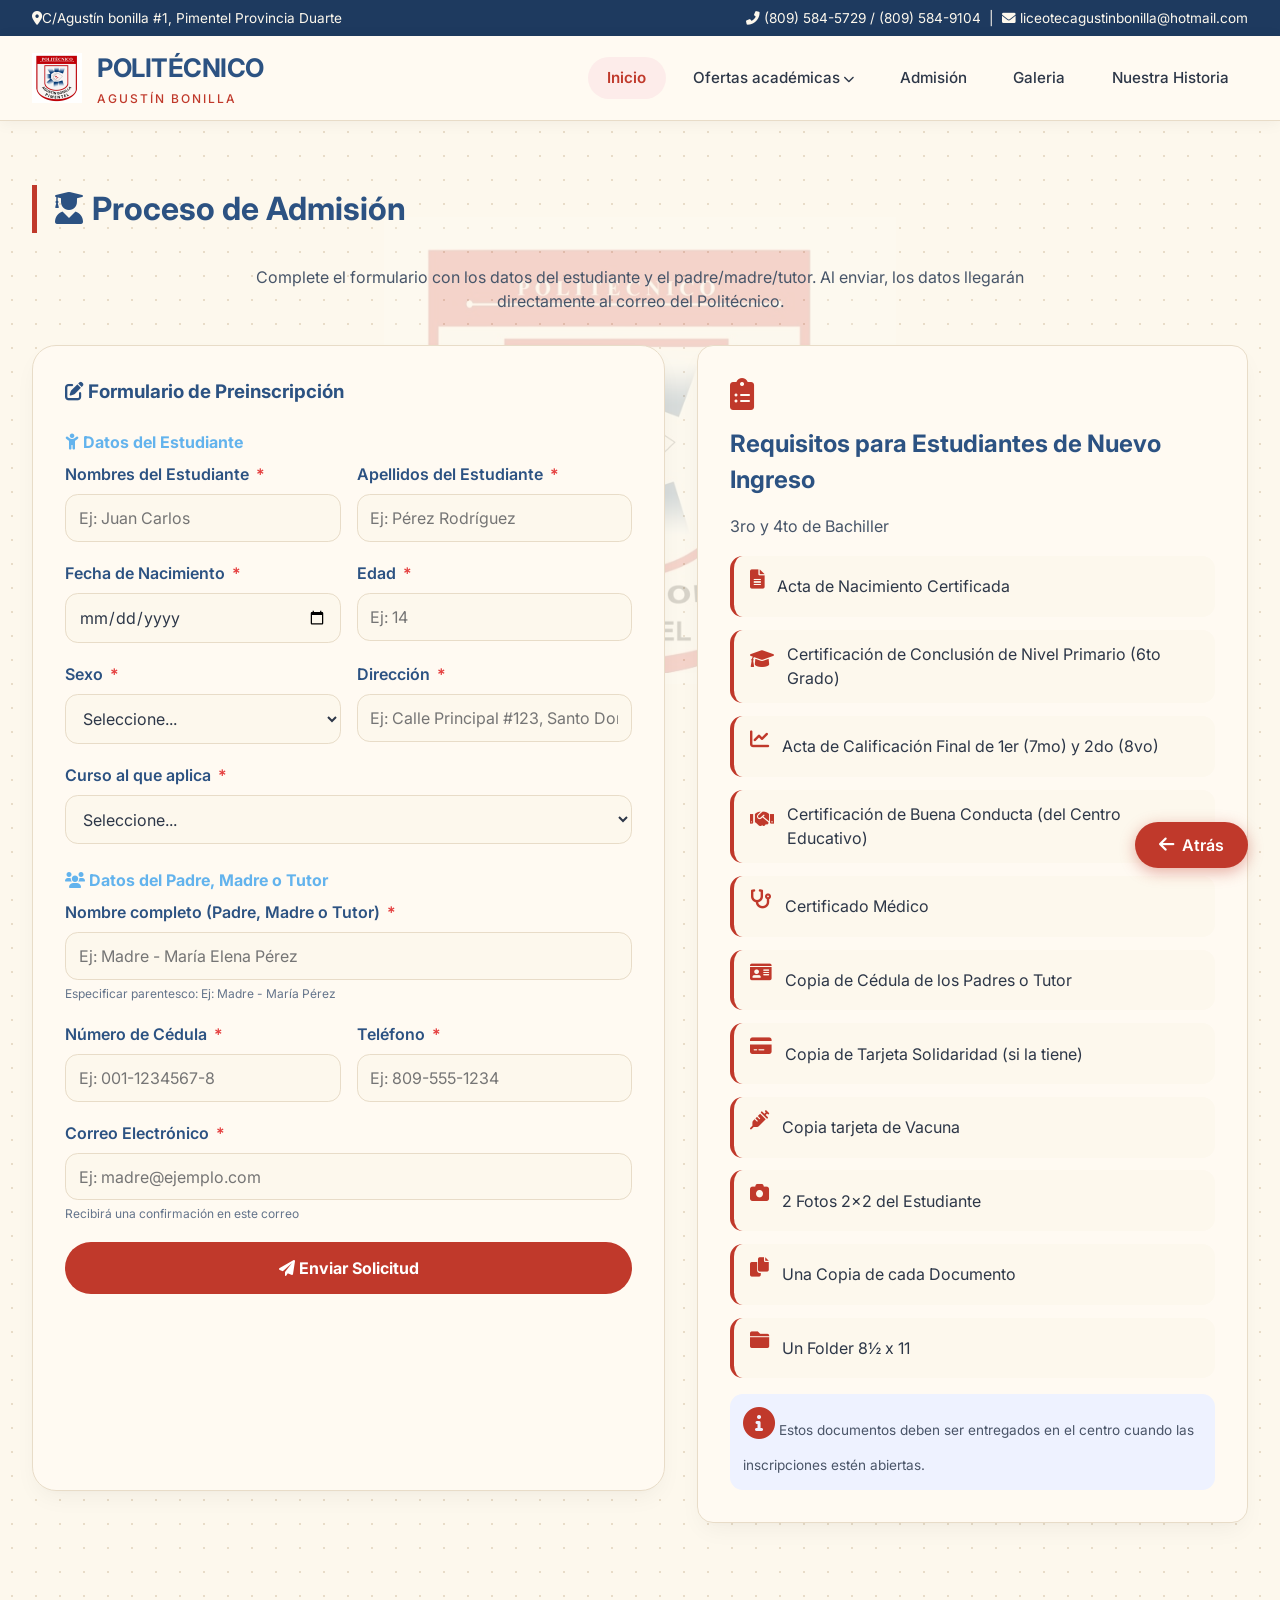
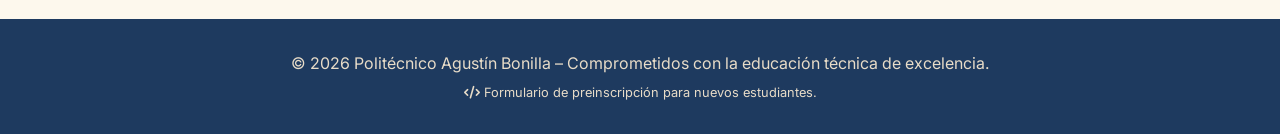
==== admision.html @ 1b0c3110 "Add files via upload" ====
<!DOCTYPE html>
<html lang="es">
<head>
    <meta charset="UTF-8">
    <meta name="viewport" content="width=device-width, initial-scale=1.0">
    <title>Politecnico Agustín Bonilla | Admisión</title>
    <link href="https://fonts.googleapis.com/css2?family=Inter:opsz,wght@14..32,300;400;500;600;700&display=swap" rel="stylesheet">
    <link rel="icon" type="image/png" href="favicon .png">
    <link rel="stylesheet" href="https://cdnjs.cloudflare.com/ajax/libs/font-awesome/6.0.0-beta3/css/all.min.css">
    <link rel="stylesheet" href="style.css">
</head>
<body>
<!-- Botón flotante para retroceder -->
<button id="btnAtras" class="btn-atras" title="Volver a la página anterior">
    <i class="fas fa-arrow-left"></i> Atrás
</button>
<div class="top-bar">
    <div><i class="fas fa-map-marker-alt"></i>C/Agustín bonilla #1, Pimentel Provincia Duarte</div>
    <div><i class="fas fa-phone-alt"></i> (809) 584-5729 / (809) 584-9104 &nbsp;|&nbsp; <i class="fas fa-envelope"></i> liceotecagustinbonilla@hotmail.com</div>
</div>

<nav class="navbar">
    <div class="logo">
        <img src="img/logo.png" alt="Logo politecnico Agustín Bonilla" width="50px" height="50px">
        <div class="logo text">
            <h1>POLITÉCNICO <span>AGUSTÍN BONILLA</span></h1> 
        </div>
    </div>
    <div class="menu-icon" id="menuIcon">
        <i class="fas fa-bars"></i>
    </div>
    <ul class="nav-links" id="navLinks">
        <li><a href="index.html" class="nav-item active-nav">Inicio</a></li>
        <li class="nav-item-dropdown">
    <a href="javascript:void(0)" class="nav-item dropdown-toggle"> Ofertas académicas <i class="fas fa-chevron-down"></i></a>
    <ul class="dropdown-menu">
        <li><a href="tecnicos.html">Familias Profesionales</a></li>
        <li><a href="cursos.html">Cursos y Talleres</a></li>
    </ul>
    </li>
        <li><a href="admision.html" class="nav-item">Admisión</a></li>
        <li><a href="galeria.html" class="nav-item">Galeria</a></li>
            <li> <a href="nuestrahistoria.html" class="nav-item">Nuestra Historia</a></li>

        
    </ul>
</nav>

<main>
    <section id="admision">
        <h2 class="section-title"><i class="fas fa-user-graduate"></i> Proceso de Admisión</h2>
        <p style="margin-bottom: 2rem; color: #475569; text-align: center; max-width: 800px; margin-left: auto; margin-right: auto;">
            Complete el formulario con los datos del estudiante y el padre/madre/tutor. 
            Al enviar, los datos llegarán directamente al correo del Politécnico.
        </p>

        <div class="two-columns">
            <!-- COLUMNA IZQUIERDA: FORMULARIO -->
            <div class="form-admision">
                <h3 style="color: var(--primary); margin-bottom: 1.5rem;"><i class="fas fa-edit"></i> Formulario de Preinscripción</h3>
                
                <!-- FORMULARIO CON FORMSUBMIT -->
                <form id="formAdmision" action="https://formsubmit.co/liceotecagustinbonilla@hotmail.com" method="POST">
                    
                    <!-- Campos ocultos de FormSubmit -->
                    <input type="hidden" name="_subject" value="Nueva Preinscripción - Politécnico Agustín Bonilla">
                    <input type="hidden" name="_captcha" value="true">
                    <input type="hidden" name="_next" value="https://liceotecagustinbonilla@hotmail.com/admision.html?enviado=ok">
                    
                    <!-- Datos del Estudiante -->
                    <h4 style="color: var(--primary-light); margin: 1rem 0 0.5rem 0;"><i class="fas fa-child"></i> Datos del Estudiante</h4>
                    <div class="form-row">
                        <div class="form-group">
                            <label>Nombres del Estudiante <span class="required">*</span></label>
                            <input type="text" name="estudiante_nombres" id="estudiante_nombres" placeholder="Ej: Juan Carlos" required>
                        </div>
                        <div class="form-group">
                            <label>Apellidos del Estudiante <span class="required">*</span></label>
                            <input type="text" name="estudiante_apellidos" id="estudiante_apellidos" placeholder="Ej: Pérez Rodríguez" required>
                        </div>
                    </div>
                    <div class="form-row">
                        <div class="form-group">
                            <label>Fecha de Nacimiento <span class="required">*</span></label>
                            <input type="date" name="fecha_nacimiento" id="fecha_nacimiento" required>
                        </div>
                        <div class="form-group">
                            <label>Edad <span class="required">*</span></label>
                            <input type="number" name="edad" id="edad" placeholder="Ej: 14" min="12" max="20" required>
                        </div>
                    </div>
                    <div class="form-row">
                        <div class="form-group">
                            <label>Sexo <span class="required">*</span></label>
                            <select name="sexo" id="sexo" required>
                                <option value="">Seleccione...</option>
                                <option value="Masculino">Masculino</option>
                                <option value="Femenino">Femenino</option>
                            </select>
                        </div>
                        <div class="form-group">
                            <label>Dirección <span class="required">*</span></label>
                            <input type="text" name="direccion" id="direccion" placeholder="Ej: Calle Principal #123, Santo Domingo" required>
                        </div>
                    </div>
                    <div class="form-group">
                        <label>Curso al que aplica <span class="required">*</span></label>
                        <select name="curso" id="curso" required>
                            <option value="">Seleccione...</option>
                            <option value="3ro de Bachiller">3ro de Bachiller</option>
                            <option value="4to de Bachiller">4to de Bachiller</option>
                        </select>
                    </div>
                    <!-- MENSAJE CONDICIONAL PARA 4TO DE BACHILLER -->
                    <div id="avisoPsicologico" class="aviso-psicologico" style="display: none;">
                        <i class="fas fa-brain"></i> 
                       <strong>Test Psicológico Obligatorio:</strong> 
                        El/la estudiante debe realizar un test psicológico para entrar a los técnicos del liceo. 
                        Esto servirá para determinar en qué familia profesional el/la estudiante cursará los años restantes en el Politécnico.
                    </div>

                    <!-- Datos del Padre/Madre/Tutor -->
                    <h4 style="color: var(--primary-light); margin: 1.5rem 0 0.5rem 0;"><i class="fas fa-users"></i> Datos del Padre, Madre o Tutor</h4>
                    <div class="form-group">
                        <label>Nombre completo (Padre, Madre o Tutor) <span class="required">*</span></label>
                        <input type="text" name="tutor_nombre" id="tutor_nombre" placeholder="Ej: Madre - María Elena Pérez" required>
                        <small style="color: #64748b;">Especificar parentesco: Ej: Madre - María Pérez</small>
                    </div>
                    <div class="form-row">
                        <div class="form-group">
                            <label>Número de Cédula <span class="required">*</span></label>
                            <input type="text" name="cedula" id="cedula" placeholder="Ej: 001-1234567-8" required>
                        </div>
                        <div class="form-group">
                            <label>Teléfono <span class="required">*</span></label>
                            <input type="tel" name="telefono" id="telefono" placeholder="Ej: 809-555-1234" required>
                        </div>
                    </div>
                    <div class="form-group">
                        <label>Correo Electrónico <span class="required">*</span></label>
                        <input type="email" name="email" id="email" placeholder="Ej: madre@ejemplo.com" required>
                        <small style="color: #64748b;">Recibirá una confirmación en este correo</small>
                    </div>

                    <button type="submit" class="btn-enviar"><i class="fas fa-paper-plane"></i> Enviar Solicitud</button>
                    <div id="formFeedback"></div>
                </form>
            </div>

            <!-- COLUMNA DERECHA: REQUISITOS -->
            <div class="info-card">
                <i class="fas fa-clipboard-list"></i>
                <h3>Requisitos para Estudiantes de Nuevo Ingreso</h3>
                <p style="margin-bottom: 1rem; color: #475569;">3ro y 4to de Bachiller</p>
                <ul class="requisitos-lista">
                    <li><i class="fas fa-file-alt"></i> Acta de Nacimiento Certificada</li>
                    <li><i class="fas fa-graduation-cap"></i> Certificación de Conclusión de Nivel Primario (6to Grado)</li>
                    <li><i class="fas fa-chart-line"></i> Acta de Calificación Final de 1er (7mo) y 2do (8vo)</li>
                    <li><i class="fas fa-handshake"></i> Certificación de Buena Conducta (del Centro Educativo)</li>
                    <li><i class="fas fa-stethoscope"></i> Certificado Médico</li>
                    <li><i class="fas fa-id-card"></i> Copia de Cédula de los Padres o Tutor</li>
                    <li><i class="fas fa-credit-card"></i> Copia de Tarjeta Solidaridad (si la tiene)</li>
                    <li><i class="fas fa-syringe"></i> Copia tarjeta de Vacuna</li>
                    <li><i class="fas fa-camera"></i> 2 Fotos 2x2 del Estudiante</li>
                    <li><i class="fas fa-copy"></i> Una Copia de cada Documento</li>
                    <li><i class="fas fa-folder"></i> Un Folder 8½ x 11</li>
                </ul>
                <p style="margin-top: 1rem; padding: 0.8rem; background: #eef2ff; border-radius: 0.8rem; font-size: 0.85rem;">
                    <i class="fas fa-info-circle"></i> Estos documentos deben ser entregados en el centro cuando las inscripciones estén abiertas.
                </p>
            </div>
        </div>
    </section>
</main>

<footer>
    <p>© 2026 Politécnico Agustín Bonilla – Comprometidos con la educación técnica de excelencia.</p>
    <p style="margin-top: 0.5rem; font-size: 0.8rem;"><i class="fas fa-code"></i> Formulario de preinscripción para nuevos estudiantes.</p>
</footer>

<script src="script.js"></script>
</body>
</html>
---- style.css ----
* {
    margin: 0;
    padding: 0;
    box-sizing: border-box;
}

body {
    font-family: 'Inter', sans-serif;
    background-color: #fdf8ed;
    background-image: radial-gradient(#e8dcc8 0.8px, transparent 0.8px);
    background-size: 24px 24px;
    color: #4a5568;
    line-height: 1.5;
    scroll-behavior: smooth;
}

:root {
    --primary: #2c5282;
    --primary-dark: #1e3a5f;
    --primary-light: #63b3ed;
    --accent: #c0392b;
    --accent-hover: #a93226;
    --accent-light: #fdecea;
    --beige-bg: #fdf8ed;
    --beige-card: #fffaf2;
    --beige-dark: #e8dcc8;
    --gray-bg: #edf2f7;
    --text-dark: #2d3748;
    --text-light: #4a5568;
    --card-shadow: 0 10px 25px -5px rgba(0, 0, 0, 0.05), 0 8px 10px -6px rgba(0, 0, 0, 0.02);
    --border-radius: 1rem;
}

/* TOP BAR */
.top-bar {
    background-color: var(--primary-dark);
    color: #fdf8ed;
    padding: 0.5rem 2rem;
    font-size: 0.85rem;
    display: flex;
    justify-content: space-between;
    flex-wrap: wrap;
    gap: 0.5rem;
}

/* NAVBAR MEJORADO */
.navbar {
    background: var(--beige-card);
    box-shadow: 0 2px 15px rgba(0, 0, 0, 0.05);
    position: sticky;
    top: 0;
    z-index: 100;
    padding: 0.8rem 2rem;
    display: flex;
    justify-content: space-between;
    align-items: center;
    flex-wrap: wrap;
    transition: all 0.3s ease;
    border-bottom: 1px solid var(--beige-dark);
}
.logo{
    display: flex;
    align-items: center;
    gap: 15px;
}
.logo h1 {
    font-size: 1.6rem;
    font-weight: 700;
    color: var(--primary);
    letter-spacing: -0.5px;
}

.logo span {
    font-weight: 500;
    font-size: 0.75rem;
    color: var(--accent);
    display: block;
    letter-spacing: 2px;
    margin-top: 2px;
}

.nav-links {
    display: flex;
    gap: 0.5rem;
    list-style: none;
}

.nav-links li a {
    text-decoration: none;
    font-weight: 500;
    color: var(--text-dark);
    transition: all 0.3s ease;
    font-size: 0.95rem;
    padding: 0.6rem 1.2rem;
    border-radius: 2rem;
    display: inline-block;
}

.nav-links li a:hover {
    color: var(--accent);
    background: var(--accent-light);
    transform: translateY(-2px);
}

.nav-links li a.active-nav {
    color: var(--accent);
    background: var(--accent-light);
    font-weight: 600;
}

.menu-icon {
    display: none;
    font-size: 1.8rem;
    cursor: pointer;
    color: var(--primary);
    transition: 0.3s;
}

.menu-icon:hover {
    color: var(--accent);
    transform: scale(1.1);
}

/* HERO */
.hero {
    background: linear-gradient(135deg, var(--primary) 0%, var(--primary-dark) 100%);
    color: #fdf8ed;
    padding: 4rem 2rem;
    text-align: center;
    position: relative;
    overflow: hidden;
}

.hero::before {
    content: '';
    position: absolute;
    top: -50%;
    left: -50%;
    width: 200%;
    height: 200%;
    background: radial-gradient(circle, rgba(255,255,255,0.1) 0%, transparent 70%);
    animation: rotateBg 20s linear infinite;
}

@keyframes rotateBg {
    from { transform: rotate(0deg); }
    to { transform: rotate(360deg); }
}

.hero h2 {
    font-size: 2.8rem;
    font-weight: 700;
    position: relative;
    z-index: 1;
}

.hero p {
    font-size: 1.2rem;
    max-width: 700px;
    margin: 1rem auto;
    opacity: 0.9;
    position: relative;
    z-index: 1;
}

/* BOTÓN CON ANIMACIONES MEJORADAS */
.btn-cta {
    background-color: var(--accent);
    color: white;
    padding: 0.8rem 2rem;
    border-radius: 2rem;
    font-weight: 600;
    display: inline-block;
    text-decoration: none;
    margin-top: 1.5rem;
    transition: all 0.3s ease;
    border: none;
    cursor: pointer;
    position: relative;
    z-index: 1;
    overflow: hidden;
    box-shadow: 0 4px 15px rgba(192, 57, 43, 0.3);
}

.btn-cta::before {
    content: '';
    position: absolute;
    top: 0;
    left: -100%;
    width: 100%;
    height: 100%;
    background: linear-gradient(90deg, transparent, rgba(255,255,255,0.3), transparent);
    transition: left 0.5s ease;
    z-index: -1;
}

.btn-cta:hover {
    background-color: var(--accent-hover);
    transform: scale(1.05);
    box-shadow: 0 8px 25px rgba(192, 57, 43, 0.4);
}

.btn-cta:hover::before {
    left: 100%;
}

/* EFECTO RIPPLE PARA EL BOTÓN */
.btn-cta:active {
    transform: scale(0.98);
    animation: ripple 0.4s ease-out;
}

@keyframes ripple {
    0% {
        box-shadow: 0 0 0 0 rgba(192, 57, 43, 0.5);
    }
    100% {
        box-shadow: 0 0 0 20px rgba(192, 57, 43, 0);
    }
}

/* ICONOS CON ANIMACIÓN DE FLOTACIÓN */
.tech-icon, .info-card i, .familia-icon, .bachillerato-icon, .historia-icon {
    transition: all 0.3s ease;
    display: inline-block;
}

.tech-icon:hover, .info-card i:hover, .familia-icon:hover, .bachillerato-icon:hover, .historia-icon:hover {
    transform: translateY(-5px) scale(1.1);
    color: var(--accent);
    filter: drop-shadow(0 4px 8px rgba(192, 57, 43, 0.3));
}

/* ANIMACIÓN DE ÍCONO EN BOTÓN */
.btn-cta:hover .fa-graduation-cap {
    animation: bounceIcon 0.5s ease;
}

@keyframes bounceIcon {
    0%, 100% { transform: translateY(0); }
    50% { transform: translateY(-5px); }
}

/* SECCIONES GENERALES */
section {
    padding: 4rem 2rem;
    max-width: 1300px;
    margin: 0 auto;
}

.section-title {
    font-size: 2rem;
    font-weight: 700;
    color: var(--primary);
    margin-bottom: 2rem;
    border-left: 5px solid var(--accent);
    padding-left: 1rem;
}

/* CARDS GRID */
.cards-grid {
    display: grid;
    grid-template-columns: repeat(auto-fill, minmax(280px, 1fr));
    gap: 2rem;
}

.tech-card {
    background: var(--beige-card);
    border-radius: var(--border-radius);
    padding: 1.8rem;
    box-shadow: var(--card-shadow);
    transition: all 0.3s ease;
    border: 1px solid var(--beige-dark);
}

.tech-card:hover {
    transform: translateY(-8px);
    box-shadow: 0 20px 30px -12px rgba(0, 0, 0, 0.15);
    border-color: var(--accent);
}

.tech-icon {
    font-size: 2.5rem;
    color: var(--accent);
    margin-bottom: 1rem;
    transition: all 0.3s ease;
}

.tech-card h3 {
    font-size: 1.5rem;
    margin-bottom: 0.8rem;
    color: var(--primary);
}

.tech-card p {
    color: var(--text-light);
}

/* TWO COLUMNS */
.two-columns {
    display: flex;
    flex-wrap: wrap;
    gap: 2rem;
    justify-content: space-between;
}

.info-card {
    flex: 1;
    background: var(--beige-card);
    border-radius: var(--border-radius);
    padding: 2rem;
    box-shadow: var(--card-shadow);
    transition: all 0.3s ease;
    border: 1px solid var(--beige-dark);
}

.info-card:hover {
    transform: translateY(-5px);
    box-shadow: 0 15px 30px -12px rgba(0, 0, 0, 0.1);
}

.info-card i {
    font-size: 2rem;
    color: var(--accent);
    margin-bottom: 1rem;
    transition: all 0.3s ease;
}

.info-card h3 {
    font-size: 1.5rem;
    margin-bottom: 1rem;
    color: var(--primary);
}

.info-card p {
    color: var(--text-light);
    line-height: 1.6;
}

/* FAMILIAS PROFESIONALES */
.familia-card {
    background: var(--beige-card);
    border-radius: 1.5rem;
    box-shadow: var(--card-shadow);
    margin-bottom: 3rem;
    overflow: hidden;
    transition: all 0.3s ease;
    border: 1px solid var(--beige-dark);
}

.familia-card:hover {
    transform: translateY(-5px);
    box-shadow: 0 20px 30px -12px rgba(0, 0, 0, 0.15);
}

.familia-header {
    background: linear-gradient(135deg, var(--primary) 0%, var(--primary-dark) 100%);
    color: #fdf8ed;
    padding: 2rem;
    text-align: center;
}

.familia-icon {
    font-size: 3rem;
    margin-bottom: 0.5rem;
    transition: all 0.3s ease;
}

.familia-header h3 {
    font-size: 1.8rem;
    margin-bottom: 0.5rem;
}

.familia-header p {
    opacity: 0.9;
    font-size: 1rem;
    max-width: 600px;
    margin: 0 auto;
}

.bachilleratos-grid {
    display: grid;
    grid-template-columns: repeat(auto-fit, minmax(320px, 1fr));
    gap: 2rem;
    padding: 2rem;
}

.bachillerato-card {
    background: #fdf8ed;
    border-radius: 1rem;
    padding: 1.5rem;
    transition: all 0.3s ease;
    border: 1px solid var(--beige-dark);
}

.bachillerato-card:hover {
    background: white;
    transform: translateY(-5px);
    box-shadow: var(--card-shadow);
    border-color: var(--accent);
}

.bachillerato-icon {
    font-size: 2.2rem;
    color: var(--accent);
    margin-bottom: 1rem;
    transition: all 0.3s ease;
}

.bachillerato-card h4 {
    font-size: 1.3rem;
    color: var(--primary);
    margin-bottom: 0.8rem;
}

.bachillerato-card p {
    color: var(--text-light);
    line-height: 1.5;
    margin-bottom: 1rem;
}

.competencias {
    display: flex;
    flex-wrap: wrap;
    gap: 0.5rem;
    margin-top: 1rem;
}

.competencias span {
    background: var(--beige-dark);
    padding: 0.3rem 0.8rem;
    border-radius: 2rem;
    font-size: 0.75rem;
    font-weight: 500;
    color: var(--primary);
    transition: all 0.2s ease;
}

.competencias span:hover {
    background: var(--accent);
    color: white;
    transform: scale(1.05);
}

.competencias span i {
    margin-right: 0.3rem;
    font-size: 0.7rem;
    color: var(--accent);
}

/* FORMULARIO ADMISIÓN */
.form-admision {
    background: var(--beige-card);
    border-radius: 1.5rem;
    padding: 2rem;
    box-shadow: var(--card-shadow);
    margin-bottom: 2rem;
    border: 1px solid var(--beige-dark);
}

.form-group {
    margin-bottom: 1.2rem;
}

.form-group label {
    display: block;
    font-weight: 600;
    margin-bottom: 0.5rem;
    color: var(--primary);
}

.form-group label .required {
    color: #e53e3e;
    margin-left: 0.2rem;
}

.form-group input,
.form-group select {
    width: 100%;
    padding: 0.8rem;
    border: 1px solid var(--beige-dark);
    border-radius: 0.8rem;
    font-family: 'Inter', sans-serif;
    font-size: 1rem;
    transition: 0.2s;
    background: #fdf8ed;
    color: var(--text-dark);
}

.form-group input:focus,
.form-group select:focus {
    outline: none;
    border-color: var(--accent);
    box-shadow: 0 0 0 3px rgba(192, 57, 43, 0.2);
}

.form-group small {
    display: block;
    margin-top: 0.3rem;
    font-size: 0.75rem;
    color: #8b7355;
}

.form-row {
    display: grid;
    grid-template-columns: 1fr 1fr;
    gap: 1rem;
}

.btn-enviar {
    background: var(--accent);
    color: white;
    padding: 1rem 2rem;
    border: none;
    border-radius: 2rem;
    font-weight: 700;
    font-size: 1rem;
    cursor: pointer;
    transition: all 0.3s ease;
    width: 100%;
    font-family: 'Inter', sans-serif;
    position: relative;
    overflow: hidden;
}

.btn-enviar::before {
    content: '';
    position: absolute;
    top: 0;
    left: -100%;
    width: 100%;
    height: 100%;
    background: linear-gradient(90deg, transparent, rgba(255,255,255,0.3), transparent);
    transition: left 0.5s ease;
}

.btn-enviar:hover {
    background: var(--accent-hover);
    transform: scale(1.02);
    box-shadow: 0 5px 20px rgba(192, 57, 43, 0.4);
}

.btn-enviar:hover::before {
    left: 100%;
}

/* REQUISITOS LISTA */
.requisitos-lista {
    list-style: none;
    padding: 0;
}

.requisitos-lista li {
    background: #fdf8ed;
    margin-bottom: 0.8rem;
    padding: 0.8rem 1rem;
    border-radius: 0.8rem;
    border-left: 4px solid var(--accent);
    display: flex;
    align-items: center;
    gap: 0.8rem;
    transition: all 0.2s ease;
    color: var(--text-dark);
}

.requisitos-lista li:hover {
    background: var(--accent-light);
    transform: translateX(5px);
}

.requisitos-lista li i {
    color: var(--accent);
    font-size: 1.2rem;
}

/* MENSAJES */
.success-message {
    background: #dcfce7;
    color: #15803d;
    padding: 1rem;
    border-radius: 0.8rem;
    margin-top: 1rem;
    text-align: center;
    font-weight: 500;
    animation: fadeInUp 0.3s ease;
}

.error-message {
    background: #fee2e2;
    color: #b91c1c;
    padding: 1rem;
    border-radius: 0.8rem;
    margin-top: 1rem;
    text-align: center;
    font-weight: 500;
    animation: fadeInUp 0.3s ease;
}

@keyframes fadeInUp {
    from {
        opacity: 0;
        transform: translateY(10px);
    }
    to {
        opacity: 1;
        transform: translateY(0);
    }
}

/* FOOTER */
footer {
    background: var(--primary-dark);
    color: #e8dcc8;
    text-align: center;
    padding: 2rem;
    margin-top: 2rem;
}

/* RESPONSIVE */
@media (max-width: 850px) {
    .navbar {
        padding: 0.8rem 1.5rem;
    }
    .nav-links {
        display: none;
        width: 100%;
        flex-direction: column;
        gap: 0.8rem;
        text-align: center;
        padding: 1.5rem 0 0.8rem 0;
        animation: fadeInDown 0.3s ease;
    }
    .nav-links.active {
        display: flex;
    }
    .nav-links li a {
        display: block;
        padding: 0.7rem 1rem;
    }
    .menu-icon {
        display: block;
    }
    .hero h2 {
        font-size: 2rem;
    }
    .hero p {
        font-size: 1rem;
    }
    .section-title {
        font-size: 1.7rem;
    }
    .tech-card h3 {
        font-size: 1.3rem;
    }
    .form-row {
        grid-template-columns: 1fr;
    }
    .familia-header h3 {
        font-size: 1.4rem;
    }
    .bachilleratos-grid {
        grid-template-columns: 1fr;
        padding: 1.5rem;
        gap: 1.5rem;
    }
}

@media (max-width: 600px) {
    section {
        padding: 2rem 1rem;
    }
    .cards-grid {
        gap: 1rem;
    }
    .two-columns {
        flex-direction: column;
    }
    .bachillerato-card h4 {
        font-size: 1.2rem;
    }
}

/* ANIMACIONES GENERALES */
@keyframes fadeInDown {
    from {
        opacity: 0;
        transform: translateY(-10px);
    }
    to {
        opacity: 1;
        transform: translateY(0);
    }
}

.active-nav {
    color: var(--accent) !important;
    background: var(--accent-light);
    font-weight: 600;
}

/* CONTACTO */
#contacto {
    background: var(--gray-bg);
    border-radius: 2rem;
    margin-top: 1rem;
}

#contacto .info-card {
    transition: transform 0.3s ease;
}

#contacto .info-card:hover {
    transform: translateY(-5px);
}

#contacto .btn-cta {
    margin-top: 1rem;
    display: inline-block;
}

#contacto .info-card .fab {
    font-size: 1.3rem;
    margin: 0 0.3rem;
    transition: 0.2s;
    cursor: pointer;
    color: var(--text-light);
}

#contacto .info-card .fab:hover {
    color: var(--accent);
    transform: scale(1.2);
}

/* AVISO TEST PSICOLÓGICO */
.aviso-psicologico {
    background: var(--accent-light);
    border-left: 5px solid var(--accent);
    padding: 1rem;
    border-radius: 0.8rem;
    margin: 1rem 0;
    font-size: 0.9rem;
    color: var(--text-dark);
    animation: fadeIn 0.3s ease;
}

.aviso-psicologico i {
    color: var(--accent);
    margin-right: 0.5rem;
    font-size: 1.2rem;
}

@keyframes fadeIn {
    from {
        opacity: 0;
        transform: translateY(-10px);
    }
    to {
        opacity: 1;
        transform: translateY(0);
    }
}

/* ========== PÁGINA DE HISTORIA - DISEÑO DINÁMICO Y COLORIDO ========== */

.hero-historia {
    background: linear-gradient(135deg, var(--primary) 0%, var(--accent) 100%);
    color: #fdf8ed;
    text-align: center;
    padding: 4rem 2rem;
    margin-bottom: 2rem;
    border-radius: 0 0 2rem 2rem;
}

.hero-historia-content i {
    font-size: 3.5rem;
    margin-bottom: 1rem;
    display: inline-block;
    animation: floatIcon 3s ease-in-out infinite;
}

@keyframes floatIcon {
    0%, 100% { transform: translateY(0); }
    50% { transform: translateY(-10px); }
}

.hero-historia-content h1 {
    font-size: 2.8rem;
    margin-bottom: 0.5rem;
}

.hero-historia-content p {
    font-size: 1.2rem;
    opacity: 0.9;
}

/* Tarjetas de historia */
.historia-card {
    background: var(--beige-card);
    border-radius: 1.5rem;
    padding: 2rem;
    margin-bottom: 2rem;
    box-shadow: var(--card-shadow);
    transition: all 0.3s ease;
    display: flex;
    gap: 1.5rem;
    flex-wrap: wrap;
    border: 1px solid var(--beige-dark);
}

.historia-card:hover {
    transform: translateY(-5px);
    box-shadow: 0 20px 35px -12px rgba(0, 0, 0, 0.2);
}

.historia-icon {
    font-size: 2.8rem;
    color: var(--accent);
    flex-shrink: 0;
    background: var(--accent-light);
    width: 70px;
    height: 70px;
    display: flex;
    align-items: center;
    justify-content: center;
    border-radius: 1.5rem;
    transition: 0.3s;
}

.historia-card:hover .historia-icon {
    background: var(--accent);
    color: white;
    transform: rotate(5deg) scale(1.05);
}

.historia-text {
    flex: 1;
}

.historia-text h3 {
    font-size: 1.6rem;
    color: var(--primary);
    margin-bottom: 0.8rem;
}

.historia-text p {
    color: var(--text-light);
    line-height: 1.6;
    margin-bottom: 0.6rem;
}

/* Tarjeta de ubicación con fondo especial */
.card-location {
    background: linear-gradient(135deg, #fdf8ed 0%, #fffaf2 100%);
}

/* Línea de tiempo visual */
.timeline {
    position: relative;
    padding: 2rem 0;
    margin: 2rem 0;
}

.timeline::before {
    content: '';
    position: absolute;
    left: 20px;
    top: 0;
    bottom: 0;
    width: 3px;
    background: linear-gradient(180deg, var(--accent), var(--primary-light), var(--accent));
    border-radius: 3px;
}

.timeline-item {
    position: relative;
    padding-left: 55px;
    margin-bottom: 2rem;
}

.timeline-dot {
    position: absolute;
    left: 11px;
    top: 5px;
    width: 20px;
    height: 20px;
    background: var(--accent);
    border-radius: 50%;
    border: 3px solid var(--beige-card);
    box-shadow: 0 0 0 3px var(--accent-light);
    z-index: 2;
    transition: 0.3s;
}

.timeline-item:hover .timeline-dot {
    background: var(--primary);
    transform: scale(1.2);
}

.timeline-content {
    background: var(--beige-card);
    padding: 1rem 1.5rem;
    border-radius: 1rem;
    box-shadow: var(--card-shadow);
    transition: 0.3s;
    border: 1px solid var(--beige-dark);
}

.timeline-content:hover {
    transform: translateX(5px);
    background: var(--accent-light);
}

.timeline-year {
    display: inline-block;
    background: var(--accent);
    color: white;
    padding: 0.2rem 0.8rem;
    border-radius: 2rem;
    font-size: 0.8rem;
    font-weight: 600;
    margin-bottom: 0.5rem;
}

.timeline-content h4 {
    font-size: 1.2rem;
    color: var(--primary);
    margin-bottom: 0.3rem;
}

/* Tarjetas numéricas (estadísticas) */
.stats-showcase {
    display: grid;
    grid-template-columns: repeat(auto-fit, minmax(150px, 1fr));
    gap: 1.5rem;
    margin: 2rem 0;
}

.stat-card {
    background: var(--beige-card);
    text-align: center;
    padding: 1.5rem;
    border-radius: 1.5rem;
    box-shadow: var(--card-shadow);
    transition: 0.3s;
    border-top: 4px solid var(--accent);
}

.stat-card:hover {
    transform: translateY(-8px);
    background: linear-gradient(135deg, #ffffff, var(--accent-light));
}

.stat-card i {
    font-size: 2.5rem;
    color: var(--accent);
    margin-bottom: 0.5rem;
}

.stat-number {
    font-size: 2.5rem;
    font-weight: 800;
    color: var(--primary);
}

.stat-label {
    color: var(--text-light);
    font-weight: 500;
}

/* Grid de familias profesionales */
.familias-showcase {
    display: grid;
    grid-template-columns: repeat(auto-fit, minmax(260px, 1fr));
    gap: 1.5rem;
    margin: 1.5rem 0;
}

.familia-showcase-card {
    background: var(--beige-card);
    text-align: center;
    padding: 1.5rem;
    border-radius: 1.5rem;
    box-shadow: var(--card-shadow);
    transition: 0.3s;
    border: 1px solid var(--beige-dark);
}

.familia-showcase-card:hover {
    transform: translateY(-5px) scale(1.02);
    border-color: var(--accent);
    background: var(--accent-light);
}

.familia-showcase-card i {
    font-size: 2.5rem;
    color: var(--accent);
    margin-bottom: 0.8rem;
}

.familia-showcase-card h4 {
    font-size: 1.3rem;
    color: var(--primary);
    margin-bottom: 0.5rem;
}

.familia-showcase-card p {
    color: var(--text-light);
    font-size: 0.9rem;
}

/* Lista de personal destacado */
.personal-list {
    display: flex;
    flex-wrap: wrap;
    gap: 1rem;
    margin-top: 1rem;
}

.personal-badge {
    background: var(--beige-dark);
    padding: 0.5rem 1rem;
    border-radius: 2rem;
    font-size: 0.9rem;
    font-weight: 500;
    color: var(--primary);
    transition: 0.2s;
}

.personal-badge:hover {
    background: var(--accent);
    color: white;
    transform: translateY(-2px);
}

/* Responsive para historia */
@media (max-width: 768px) {
    .hero-historia-content h1 {
        font-size: 2rem;
    }
    
    .historia-card {
        flex-direction: column;
        text-align: center;
        padding: 1.5rem;
    }
    
    .historia-icon {
        margin: 0 auto;
    }
    
    .timeline::before {
        left: 15px;
    }
    
    .timeline-item {
        padding-left: 45px;
    }
    
    .timeline-dot {
        left: 6px;
    }
    
    .stats-showcase {
        grid-template-columns: repeat(2, 1fr);
    }
}

@media (max-width: 480px) {
    .stats-showcase {
        grid-template-columns: 1fr;
    }
    
    .hero-historia {
        padding: 2rem 1rem;
    }
    
    .hero-historia-content i {
        font-size: 2.5rem;
    }
}
/* ========== BOTÓN FLOTANTE "ATRÁS" ========== */
.btn-atras {
    position: fixed;
    bottom: 2rem;
    right: 2rem;
    background-color: var(--accent);
    color: white;
    border: none;
    border-radius: 3rem;
    padding: 0.8rem 1.5rem;
    font-size: 1rem;
    font-weight: 600;
    cursor: pointer;
    display: flex;
    align-items: center;
    gap: 0.5rem;
    box-shadow: 0 4px 15px rgba(192, 57, 43, 0.4);
    transition: all 0.3s ease;
    z-index: 1000;
    font-family: 'Inter', sans-serif;
    backdrop-filter: blur(0px);
}

.btn-atras i {
    font-size: 1.1rem;
    transition: transform 0.2s ease;
}

.btn-atras:hover {
    background-color: var(--accent-hover);
    transform: translateX(-5px) scale(1.02);
    box-shadow: 0 6px 20px rgba(192, 57, 43, 0.5);
}

.btn-atras:hover i {
    transform: translateX(-3px);
}

.btn-atras:active {
    transform: scale(0.98);
}

/* Responsive para móvil */
@media (max-width: 768px) {
    .btn-atras {
        bottom: 1rem;
        right: 1rem;
        padding: 0.6rem 1.2rem;
        font-size: 0.85rem;
    }
}
/* ========== FONDO DE PÁGINA CON LOGO EN CONTRASTE ========== */
body {
    position: relative;
}

body::before {
    content: '';
    position: fixed;
    top: 0;
    left: 0;
    width: 100%;
    height: 100%;
    background-image: url('logo-fondo.png');
    background-repeat: no-repeat;
    background-position: center;
    background-size: 40%;
    opacity: 0.15;
    pointer-events: none;
    z-index: -1;
}
/* ========== SUBMENÚ DESPLEGABLE ========== */
.nav-item-dropdown {
    position: relative;
}

.dropdown-toggle {
    display: flex;
    align-items: center;
    gap: 0.5rem;
}

.dropdown-toggle i {
    font-size: 0.7rem;
    transition: transform 0.3s ease;
}

.nav-item-dropdown:hover .dropdown-toggle i {
    transform: rotate(180deg);
}

.dropdown-menu {
    position: absolute;
    top: 100%;
    left: 0;
    background: var(--beige-card);
    min-width: 200px;
    border-radius: 1rem;
    box-shadow: 0 10px 25px rgba(0, 0, 0, 0.1);
    padding: 0.5rem 0;
    opacity: 0;
    visibility: hidden;
    transform: translateY(-10px);
    transition: all 0.3s ease;
    z-index: 100;
    border: 1px solid var(--beige-dark);
    list-style: none;
}

.nav-item-dropdown:hover .dropdown-menu {
    opacity: 1;
    visibility: visible;
    transform: translateY(0);
}

.dropdown-menu li a {
    display: block;
    padding: 0.6rem 1.2rem;
    color: var(--text-dark);
    text-decoration: none;
    transition: all 0.2s ease;
    font-size: 0.9rem;
}

.dropdown-menu li a:hover {
    background: var(--accent-light);
    color: var(--accent);
}

/* Responsive para móvil */
@media (max-width: 850px) {
    .dropdown-menu {
        position: static;
        opacity: 1;
        visibility: visible;
        transform: none;
        box-shadow: none;
        background: transparent;
        padding-left: 1.5rem;
        display: none;
    }
    
    .nav-item-dropdown.active .dropdown-menu {
        display: block;
    }
    
    .dropdown-toggle i {
        transform: rotate(0deg);
    }
    
    .nav-item-dropdown.active .dropdown-toggle i {
        transform: rotate(180deg);
    }
}
/* ========== GALERÍA DE IMÁGENES ========== */
.grupo-galeria {
    margin-bottom: 3rem;
}

.grupo-titulo {
    font-size: 1.5rem;
    color: var(--primary);
    margin-bottom: 1rem;
    padding-bottom: 0.5rem;
    border-bottom: 2px solid var(--accent);
    display: inline-block;
}

.galeria-grid {
    display: grid;
    grid-template-columns: repeat(auto-fill, minmax(250px, 1fr));
    gap: 1.5rem;
}

.galeria-card {
    background: var(--beige-card);
    border-radius: 1rem;
    overflow: hidden;
    box-shadow: var(--card-shadow);
    transition: all 0.3s ease;
}

.galeria-card:hover {
    transform: translateY(-5px);
    box-shadow: 0 15px 30px -12px rgba(0, 0, 0, 0.15);
}

.galeria-card img {
    width: 100%;
    height: 180px;
    object-fit: cover;
    display: block;
    transition: transform 0.3s ease;
}

.galeria-card:hover img {
    transform: scale(1.05);
}

.galeria-descripcion {
    padding: 0.8rem;
    text-align: center;
    background: var(--beige-card);
}

.galeria-descripcion p {
    color: var(--text-dark);
    font-size: 0.85rem;
    margin: 0;
}

/* ========== BOTÓN DE FACEBOOK EN GALERÍA ========== */
.facebook-cta {
    text-align: center;
    background: linear-gradient(135deg, #fdf8ed, #f5efe3);
    border-radius: 1.5rem;
    padding: 2rem;
    margin: 2rem 0 1rem 0;
    border: 1px solid var(--beige-dark);
}

.facebook-cta i {
    font-size: 3rem;
    color: #1877f2;
    margin-bottom: 0.5rem;
}

.facebook-cta h3 {
    font-size: 1.5rem;
    color: var(--primary);
    margin-bottom: 0.5rem;
}

.facebook-cta p {
    color: var(--text-light);
    margin-bottom: 1rem;
}

.btn-facebook {
    display: inline-flex;
    align-items: center;
    gap: 0.5rem;
    background: #1877f2;
    color: white;
    padding: 0.7rem 1.5rem;
    border-radius: 2rem;
    text-decoration: none;
    font-weight: 600;
    transition: all 0.3s ease;
}

.btn-facebook:hover {
    background: #0e5ac2;
    transform: scale(1.05);
    box-shadow: 0 4px 15px rgba(24, 119, 242, 0.3);
}

@media (max-width: 768px) {
    .galeria-grid {
        grid-template-columns: repeat(auto-fill, minmax(180px, 1fr));
        gap: 1rem;
    }
    
    .galeria-card img {
        height: 140px;
    }
}
/* ========== LIGHTBOX PARA GALERÍA ========== */
#lightbox {
    position: fixed;
    top: 0;
    left: 0;
    width: 100%;
    height: 100%;
    background: rgba(0, 0, 0, 0.9);
    display: flex;
    align-items: center;
    justify-content: center;
    z-index: 2000;
    opacity: 0;
    visibility: hidden;
    transition: all 0.3s ease;
    cursor: pointer;
}

#lightbox.active {
    opacity: 1;
    visibility: visible;
}

#lightbox img {
    max-width: 90%;
    max-height: 90%;
    border-radius: 1rem;
    box-shadow: 0 0 30px rgba(0, 0, 0, 0.5);
}
/* ========== SECCIÓN INDOTEL - UNA SOLA IMAGEN ========== */
.indotel-section {
    background: linear-gradient(135deg, #fff8eb, #fdf0d8);
    border-radius: 1.5rem;
    padding: 2rem;
    margin: 3rem 0 2rem 0;
    border: 1px solid var(--accent);
    box-shadow: 0 5px 20px rgba(0, 0, 0, 0.05);
}

.indotel-header {
    text-align: center;
    margin-bottom: 2rem;
}

.indotel-header i {
    font-size: 3rem;
    color: var(--accent);
    margin-bottom: 0.5rem;
}

.indotel-header h3 {
    font-size: 1.8rem;
    color: var(--primary);
    margin-bottom: 0.5rem;
}

.indotel-header p {
    color: var(--text-light);
    font-size: 1rem;
}

.indotel-grid-single {
    display: flex;
    justify-content: center;
    align-items: center;
}

.indotel-card-single {
    background: white;
    border-radius: 1rem;
    overflow: hidden;
    box-shadow: var(--card-shadow);
    transition: all 0.3s ease;
    max-width: 400px;
    width: 100%;
    text-align: center;
}

.indotel-card-single:hover {
    transform: translateY(-5px);
    box-shadow: 0 15px 30px -12px rgba(0, 0, 0, 0.15);
}

.indotel-img-single {
    width: 100%;
    height: 250px;
    overflow: hidden;
}

.indotel-img-single img {
    width: 100%;
    height: 100%;
    object-fit: cover;
    transition: transform 0.3s ease;
}

.indotel-card-single:hover .indotel-img-single img {
    transform: scale(1.05);
}

.indotel-info-single {
    padding: 1rem;
}

.indotel-info-single h4 {
    font-size: 1.2rem;
    color: var(--primary);
    margin-bottom: 0.3rem;
}

.indotel-info-single p {
    color: var(--text-light);
    font-size: 0.85rem;
    margin-bottom: 0.5rem;
}

.indotel-fecha {
    display: inline-block;
    background: var(--accent-light);
    color: var(--accent);
    font-size: 0.75rem;
    padding: 0.2rem 0.8rem;
    border-radius: 2rem;
    font-weight: 600;
}

@media (max-width: 768px) {
    .indotel-section {
        padding: 1.5rem;
    }
    
    .indotel-header h3 {
        font-size: 1.4rem;
    }
    
    .indotel-img-single {
        height: 200px;
    }
}

.galeria-fila-doble {
    display: grid;
    grid-template-columns: 1fr 1fr;
    gap: 2rem;
    margin-bottom: 2rem;
}

.galeria-columna {
    background: var(--beige-card);
    border-radius: 1rem;
    padding: 1rem;
    box-shadow: var(--card-shadow);
}

.galeria-columna .grupo-titulo {
    margin-top: 0;
    margin-bottom: 1rem;
    font-size: 1.3rem;
}

@media (max-width: 768px) {
    .galeria-fila-doble {
        grid-template-columns: 1fr;
        gap: 1.5rem;
    }
}

/* ========== 3 IMÁGENES UNA AL LADO DE LA OTRA ========== */
.galeria-grid-tres {
    display: grid;
    grid-template-columns: repeat(3, 1fr);
    gap: 1rem;
    margin-bottom: 0.8rem;
}

/* ========== DESCRIPCIÓN ÚNICA PARA VARIAS IMÁGENES ========== */
.galeria-descripcion-unica {
    background: #fdf8ed;
    padding: 0.8rem;
    text-align: center;
    border-radius: 0.8rem;
    border-left: 3px solid var(--accent);
    font-size: 0.9rem;
    color: var(--text-dark);
    margin-top: 0.5rem;
}

@media (max-width: 768px) {
    .galeria-grid-tres {
        grid-template-columns: 1fr;
        gap: 1rem;
    }
}
/*  BOTÓN DE GOOGLE MAPS */
.btn-maps {
    display: inline-flex;
    align-items: center;
    gap: 0.5rem;
    background: #34a853;
    color: white;
    padding: 0.5rem 1rem;
    border-radius: 2rem;
    text-decoration: none;
    font-size: 0.85rem;
    font-weight: 500;
    transition: all 0.3s ease;
    margin-top: 0.5rem;
}

.btn-maps:hover {
    background: #2c8e46;
    transform: scale(1.02);
    box-shadow: 0 4px 12px rgba(52, 168, 83, 0.3);
}

.btn-contacto {
    background: var(--accent);
    color: white;
    padding: 0.8rem 1.5rem;
    border: none;
    border-radius: 2rem;
    font-weight: 600;
    font-size: 1rem;
    cursor: pointer;
    transition: all 0.3s ease;
    width: 100%;
    font-family: 'Inter', sans-serif;
}

.btn-contacto:hover {
    background: var(--accent-hover);
    transform: scale(1.02);
    box-shadow: 0 4px 15px rgba(192, 57, 43, 0.3);
}

#contacto textarea {
    width: 100%;
    padding: 0.8rem;
    border: 1px solid var(--beige-dark);
    border-radius: 0.8rem;
    font-family: 'Inter', sans-serif;
    font-size: 1rem;
    transition: 0.2s;
    background: #fdf8ed;
    resize: vertical;
}

#contacto textarea:focus {
    outline: none;
    border-color: var(--accent);
    box-shadow: 0 0 0 3px rgba(192, 57, 43, 0.2);
}
/* ========== CURSOS Y TALLERES ========== */
.cursos-grid {
    display: grid;
    grid-template-columns: repeat(auto-fill, minmax(300px, 1fr));
    gap: 1.5rem;
}

.curso-card {
    background: var(--beige-card);
    border-radius: 1rem;
    padding: 1.5rem;
    box-shadow: var(--card-shadow);
    transition: all 0.3s ease;
    border: 1px solid var(--beige-dark);
    text-align: center;
}

.curso-card:hover {
    transform: translateY(-5px);
    box-shadow: 0 15px 30px -12px rgba(0, 0, 0, 0.15);
    border-color: var(--accent);
}

.curso-icon {
    font-size: 2.5rem;
    color: var(--accent);
    margin-bottom: 1rem;
}

.curso-card h3 {
    font-size: 1.3rem;
    color: var(--primary);
    margin-bottom: 0.8rem;
}

.curso-card p {
    color: var(--text-light);
    line-height: 1.5;
    margin-bottom: 1rem;
    font-size: 0.9rem;
}

.curso-competencias {
    display: flex;
    flex-wrap: wrap;
    gap: 0.5rem;
    justify-content: center;
    margin-top: 0.5rem;
}

.curso-competencias span {
    background: var(--beige-dark);
    padding: 0.3rem 0.8rem;
    border-radius: 2rem;
    font-size: 0.7rem;
    font-weight: 500;
    color: var(--primary);
}

@media (max-width: 768px) {
    .cursos-grid {
        grid-template-columns: 1fr;
        gap: 1rem;
    }
}
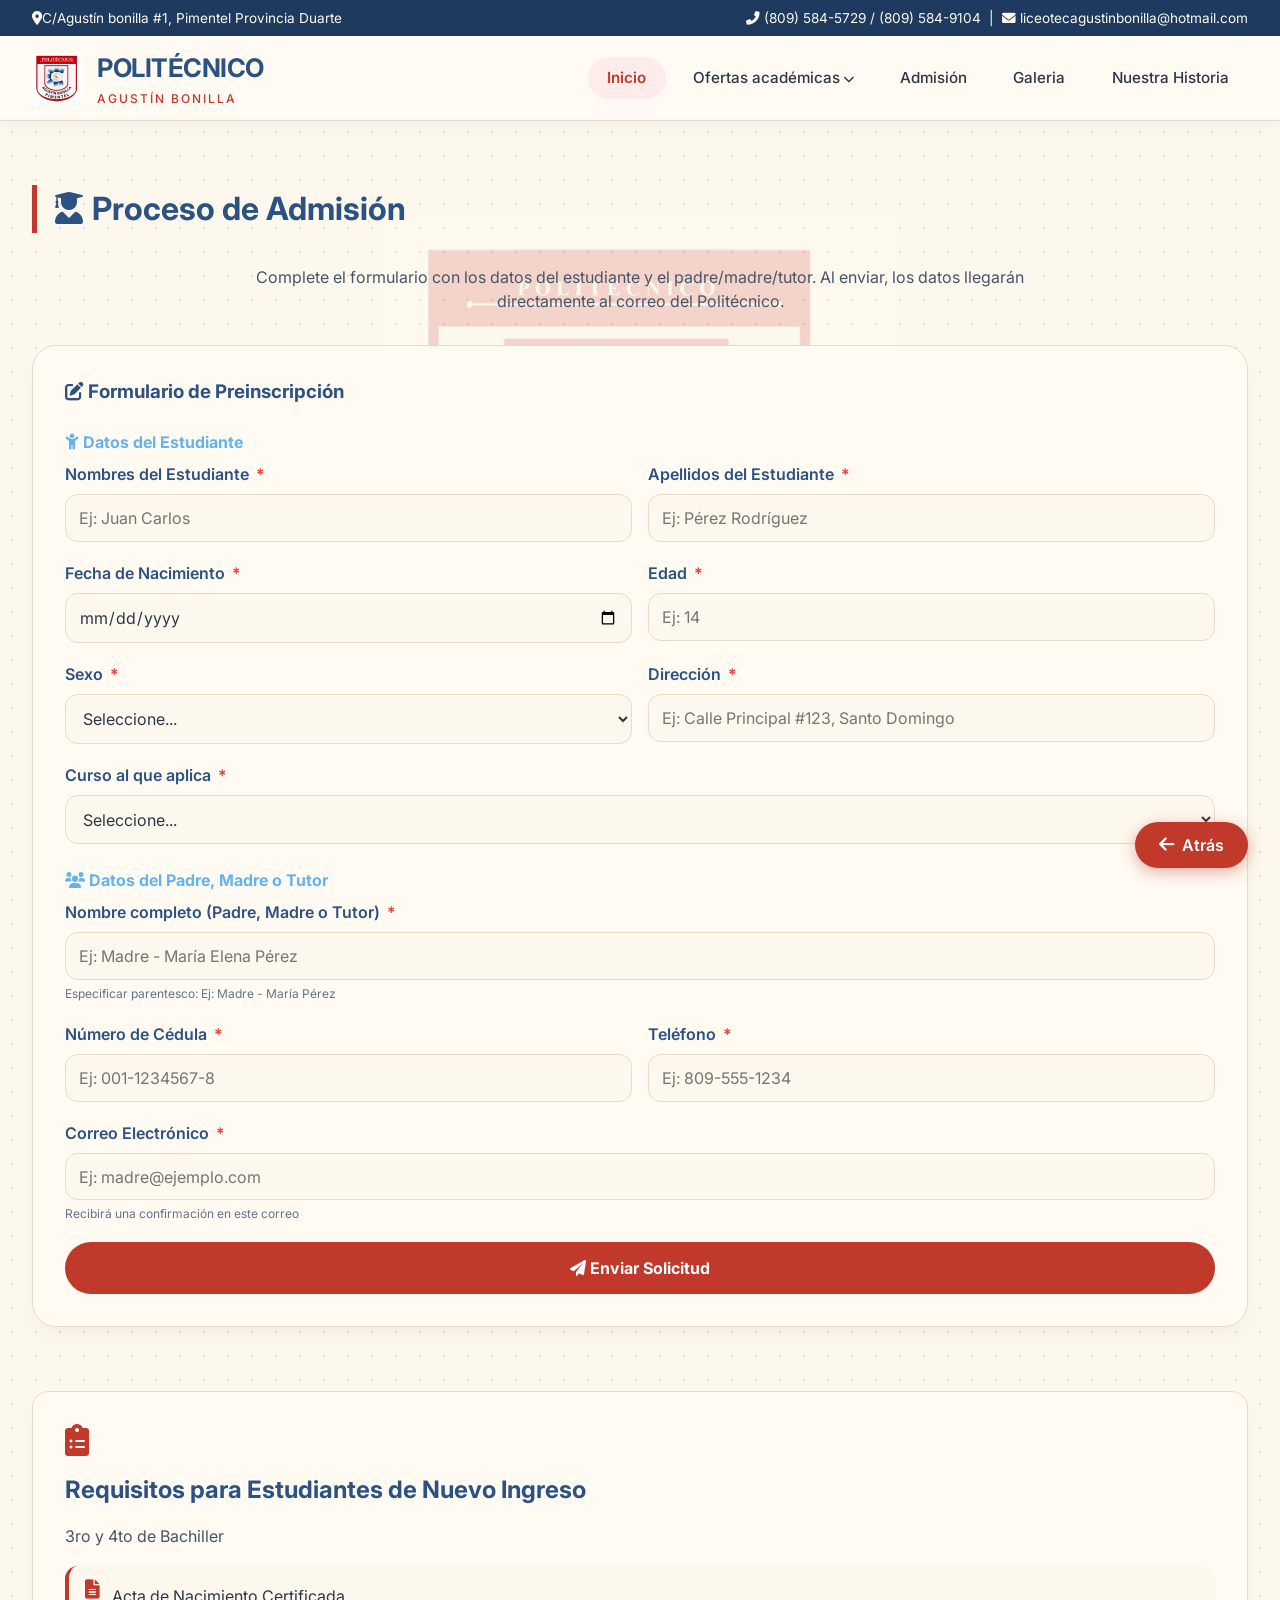
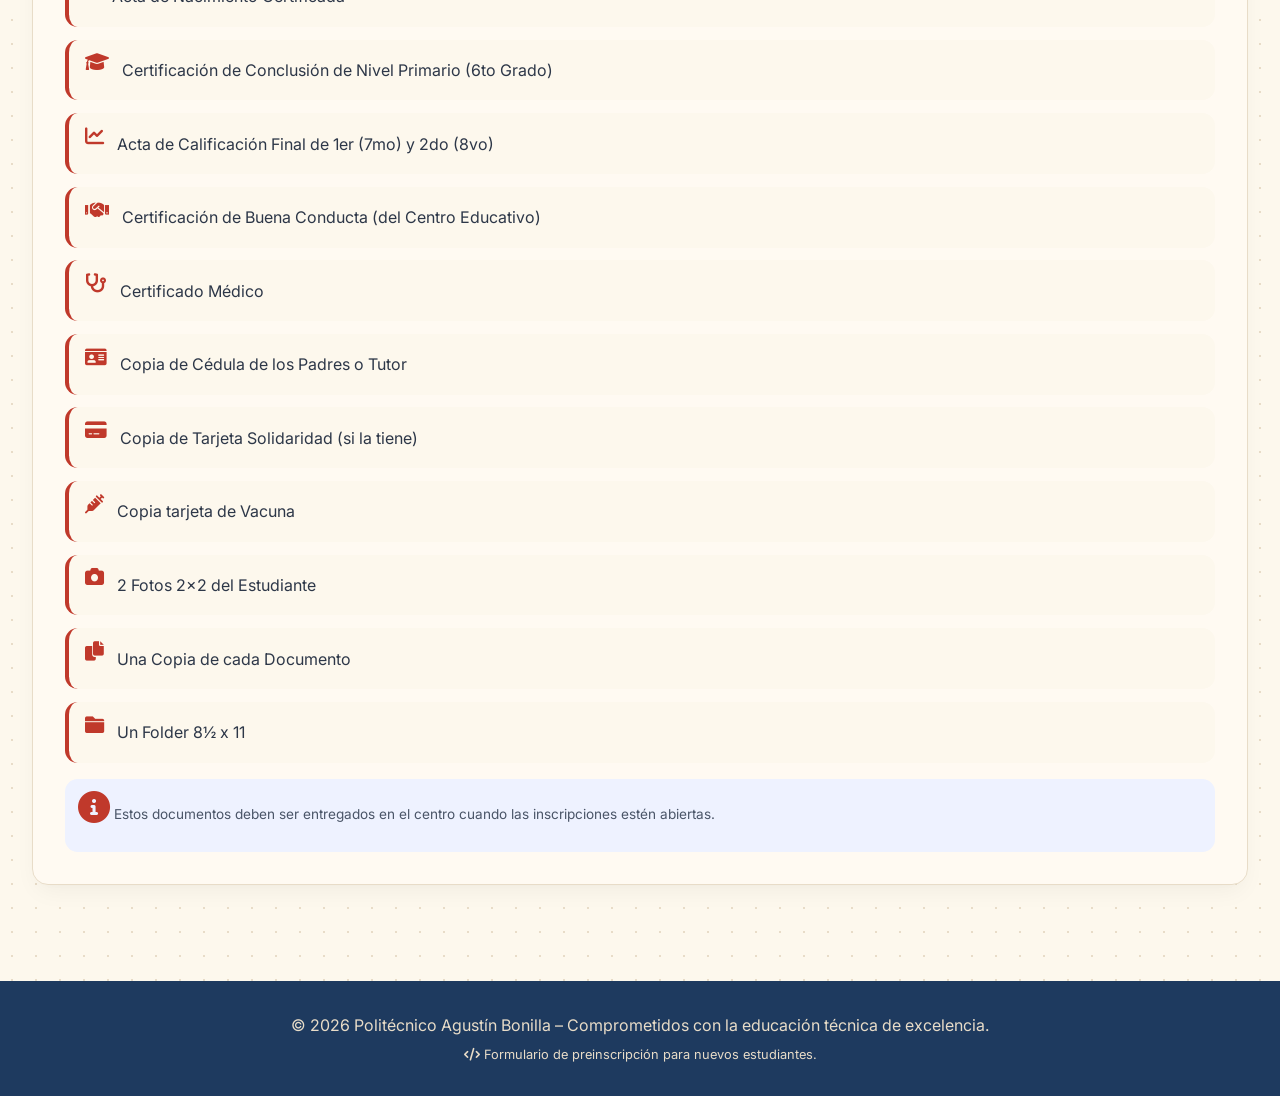
==== commit b6731233: "Update admision.html" ====
--- a/admision.html
+++ b/admision.html
@@ -5,7 +5,7 @@
     <meta name="viewport" content="width=device-width, initial-scale=1.0">
     <title>Politecnico Agustín Bonilla | Admisión</title>
     <link href="https://fonts.googleapis.com/css2?family=Inter:opsz,wght@14..32,300;400;500;600;700&display=swap" rel="stylesheet">
-    <link rel="icon" type="image/png" href="favicon .png">
+    <link rel="icon" type="image/png" href="favicon.png">
     <link rel="stylesheet" href="https://cdnjs.cloudflare.com/ajax/libs/font-awesome/6.0.0-beta3/css/all.min.css">
     <link rel="stylesheet" href="style.css">
 </head>
@@ -32,7 +32,7 @@
     <ul class="nav-links" id="navLinks">
         <li><a href="index.html" class="nav-item active-nav">Inicio</a></li>
         <li class="nav-item-dropdown">
-    <a href="javascript:void(0)" class="nav-item dropdown-toggle"> Ofertas académicas <i class="fas fa-chevron-down"></i></a>
+    <a href="#" class="nav-item dropdown-toggle"> Ofertas académicas <i class="fas fa-chevron-down"></i></a>
     <ul class="dropdown-menu">
         <li><a href="tecnicos.html">Familias Profesionales</a></li>
         <li><a href="cursos.html">Cursos y Talleres</a></li>
@@ -180,4 +180,4 @@
 
 <script src="script.js"></script>
 </body>
-</html>+</html>
--- a/style.css
+++ b/style.css
@@ -1660,5 +1660,214 @@
     .cursos-grid {
         grid-template-columns: 1fr;
         gap: 1rem;
-    }
-}+    }   
+}
+
+/*MODAL PARA COMPETENCIAS */
+.modal {
+    display: none;
+    position: fixed;
+    top: 0;
+    left: 0;
+    width: 100%;
+    height: 100%;
+    background-color: rgba(0, 0, 0, 0.7);
+    z-index: 2000;
+    justify-content: center;
+    align-items: center;
+    animation: fadeInModal 0.2s ease;
+}
+
+@keyframes fadeInModal {
+    from { opacity: 0; }
+    to { opacity: 1; }
+}
+
+.modal-content {
+    background-color: var(--beige-card);
+    padding: 2rem;
+    border-radius: 1rem;
+    max-width: 500px;
+    width: 90%;
+    text-align: center;
+    box-shadow: 0 20px 35px rgba(0, 0, 0, 0.2);
+    border-top: 5px solid var(--accent);
+    animation: slideDownModal 0.3s ease;
+}
+
+@keyframes slideDownModal {
+    from {
+        transform: translateY(-50px);
+        opacity: 0;
+    }
+    to {
+        transform: translateY(0);
+        opacity: 1;
+    }
+}
+
+.modal-content h3 {
+    color: var(--primary);
+    font-size: 1.5rem;
+    margin-bottom: 1rem;
+}
+
+.modal-content p {
+    color: var(--text-dark);
+    font-size: 1rem;
+    line-height: 1.5;
+}
+
+.modal-close {
+    float: right;
+    font-size: 1.8rem;
+    font-weight: bold;
+    cursor: pointer;
+    color: var(--text-light);
+    transition: 0.2s;
+}
+
+.modal-close:hover {
+    color: var(--accent);
+}
+
+.competencias span {
+    cursor: pointer;
+    transition: all 0.2s ease;
+}
+
+.competencias span:hover {
+    background-color: var(--accent);
+    color: white;
+    transform: scale(1.05);
+}
+/* RESPONSIVE PARA MAPA Y FORMULARIO */
+
+/* Contenedor del mapa (index.html) */
+.info-card iframe {
+    width: 100%;
+    max-width: 100%;
+    height: auto;
+    min-height: 250px;
+    border-radius: 0.8rem;
+}
+
+/* Para que el mapa no se desborde en móviles */
+@media (max-width: 768px) {
+    .info-card iframe {
+        height: 200px;
+    }
+}
+
+/* Formulario de contacto y admisión */
+.form-group input,
+.form-group select,
+.form-group textarea {
+    width: 100%;
+    max-width: 100%;
+    box-sizing: border-box;
+}
+
+/* Contenedores de formularios */
+.form-admision,
+.info-card {
+    width: 100%;
+    max-width: 100%;
+    overflow-x: hidden;
+}
+
+/* Para evitar que el zoom en móvil desacomode el contenido */
+body {
+    -webkit-text-size-adjust: 100%;
+    text-size-adjust: 100%;
+}
+
+/* Asegurar que las imágenes no se salgan del contenedor */
+img {
+    max-width: 100%;
+    height: auto;
+}
+/* ========== MENÚ RESPONSIVO ========== */
+.nav-links {
+    display: flex;
+    gap: 0.5rem;
+    list-style: none;
+}
+
+.menu-icon {
+    display: none;
+    font-size: 1.8rem;
+    cursor: pointer;
+    color: var(--primary);
+    transition: 0.3s;
+}
+
+/* Submenú desktop */
+.dropdown-menu {
+    position: absolute;
+    top: 100%;
+    left: 0;
+    background: var(--beige-card);
+    min-width: 200px;
+    border-radius: 1rem;
+    box-shadow: 0 10px 25px rgba(0, 0, 0, 0.1);
+    padding: 0.5rem 0;
+    opacity: 0;
+    visibility: hidden;
+    transform: translateY(-10px);
+    transition: all 0.3s ease;
+    z-index: 100;
+    list-style: none;
+}
+
+.nav-item-dropdown:hover .dropdown-menu {
+    opacity: 1;
+    visibility: visible;
+    transform: translateY(0);
+}
+
+/* Responsive para móviles */
+@media (max-width: 850px) {
+    .menu-icon {
+        display: block;
+    }
+    
+    .nav-links {
+        display: none;
+        width: 100%;
+        flex-direction: column;
+        gap: 0.8rem;
+        text-align: center;
+        padding: 1.5rem 0 0.8rem 0;
+    }
+    
+    .nav-links.active {
+        display: flex;
+    }
+    
+    /* Submenú en móvil: se muestra al hacer clic */
+    .dropdown-menu {
+        position: static;
+        opacity: 1;
+        visibility: visible;
+        transform: none;
+        box-shadow: none;
+        background: #fdecea;
+        padding: 0.5rem;
+        margin-top: 0.5rem;
+        display: none;
+        width: 100%;
+    }
+    
+    .nav-item-dropdown.active .dropdown-menu {
+        display: block;
+    }
+    
+    .dropdown-toggle i {
+        transition: transform 0.3s ease;
+    }
+    
+    .nav-item-dropdown.active .dropdown-toggle i {
+        transform: rotate(180deg);
+    }
+}
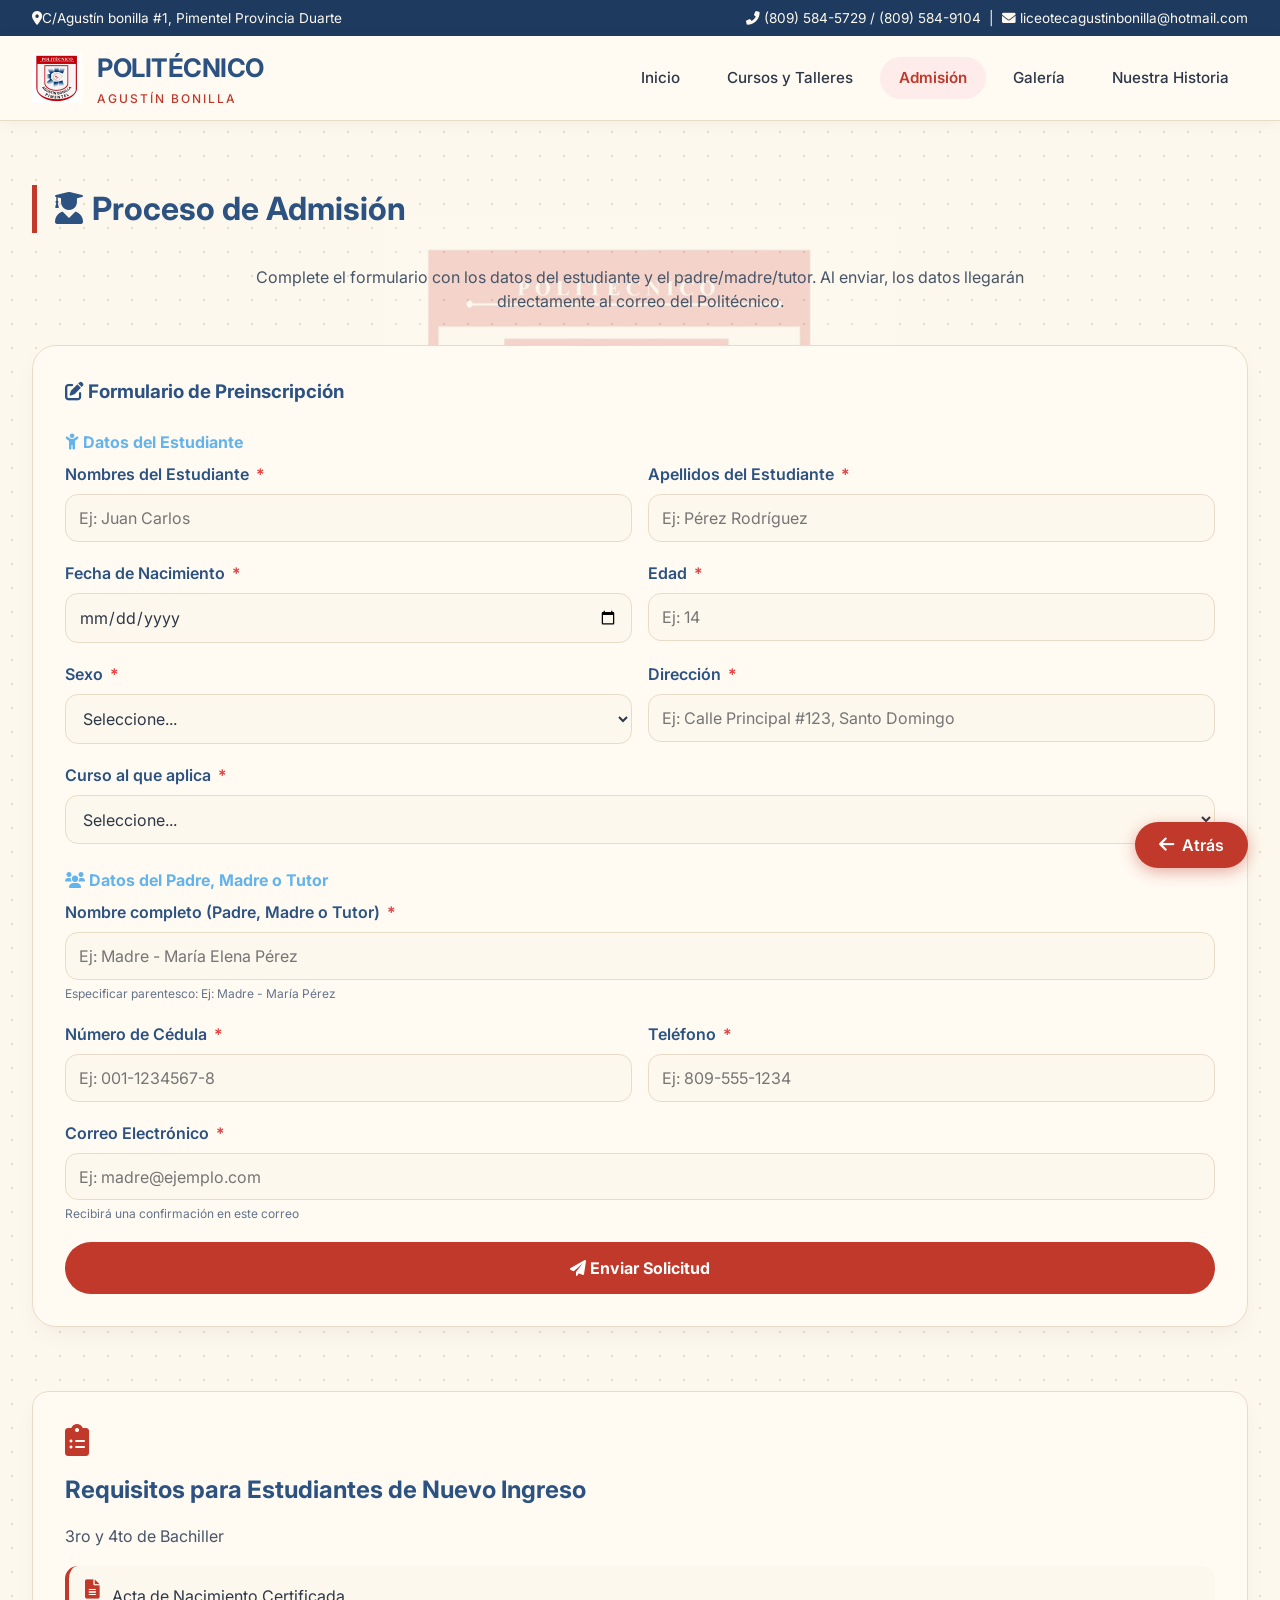
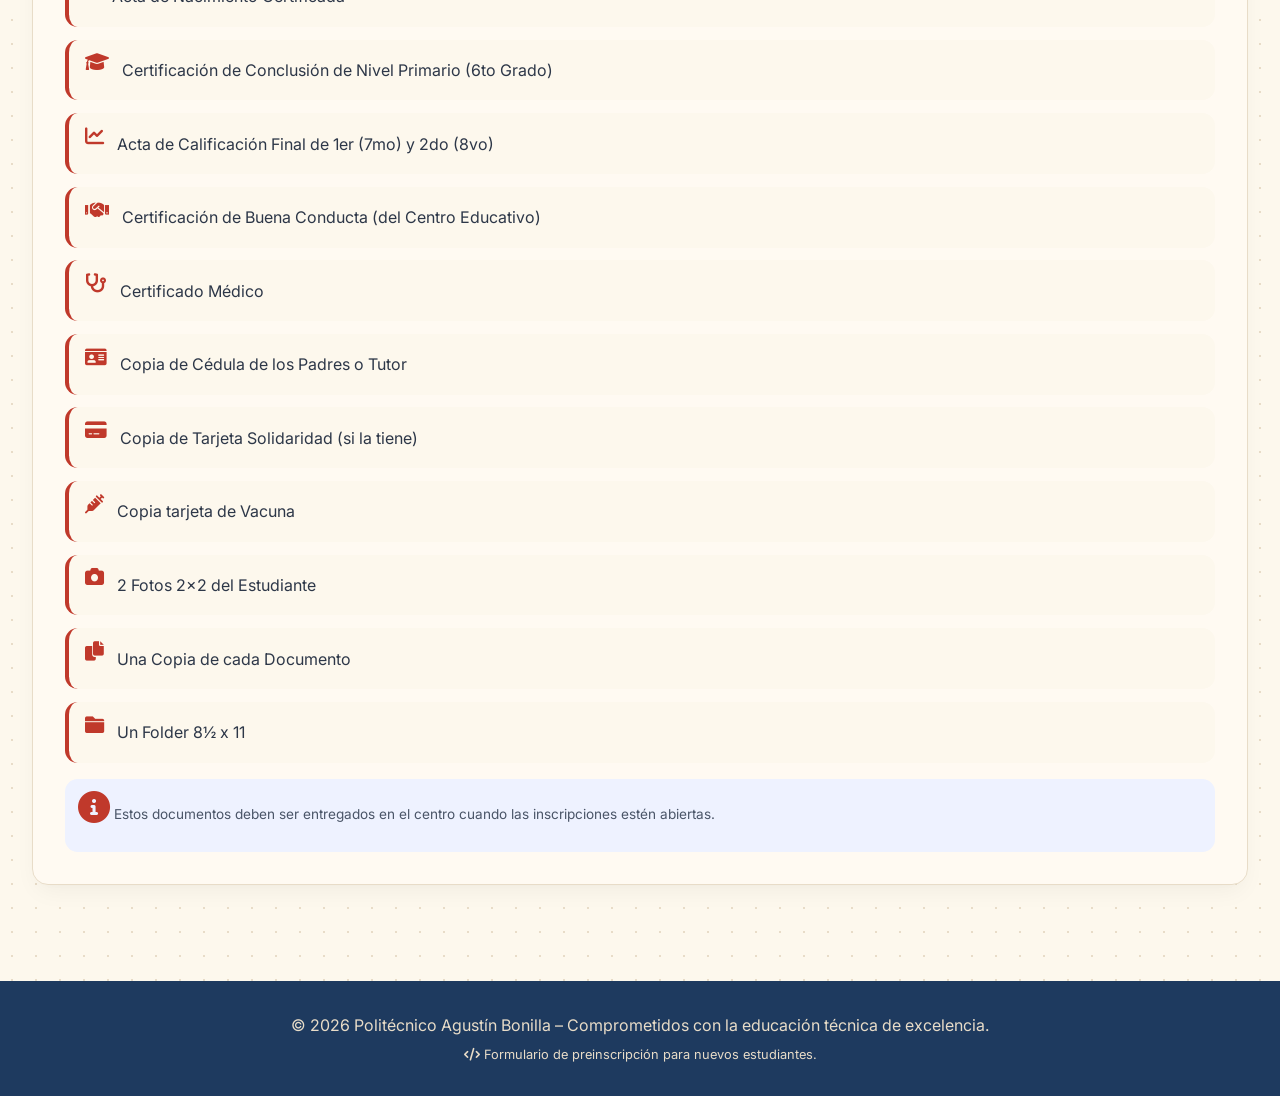
==== commit 5a1ca12d: "Update admision.html" ====
--- a/admision.html
+++ b/admision.html
@@ -26,24 +26,13 @@
             <h1>POLITÉCNICO <span>AGUSTÍN BONILLA</span></h1> 
         </div>
     </div>
-    <div class="menu-icon" id="menuIcon">
-        <i class="fas fa-bars"></i>
-    </div>
-    <ul class="nav-links" id="navLinks">
-        <li><a href="index.html" class="nav-item active-nav">Inicio</a></li>
-        <li class="nav-item-dropdown">
-    <a href="#" class="nav-item dropdown-toggle"> Ofertas académicas <i class="fas fa-chevron-down"></i></a>
-    <ul class="dropdown-menu">
-        <li><a href="tecnicos.html">Familias Profesionales</a></li>
-        <li><a href="cursos.html">Cursos y Talleres</a></li>
-    </ul>
-    </li>
-        <li><a href="admision.html" class="nav-item">Admisión</a></li>
-        <li><a href="galeria.html" class="nav-item">Galeria</a></li>
-            <li> <a href="nuestrahistoria.html" class="nav-item">Nuestra Historia</a></li>
-
-        
-    </ul>
+   <ul class="nav-links" id="navLinks">
+    <li><a href="index.html" class="nav-item">Inicio</a></li>
+    <li><a href="cursos.html" class="nav-item">Cursos y Talleres</a></li>
+    <li><a href="admision.html" class="nav-item">Admisión</a></li>
+    <li><a href="galeria.html" class="nav-item">Galería</a></li>
+    <li><a href="nuestrahistoria.html" class="nav-item">Nuestra Historia</a></li>
+</ul>
 </nav>
 
 <main>
